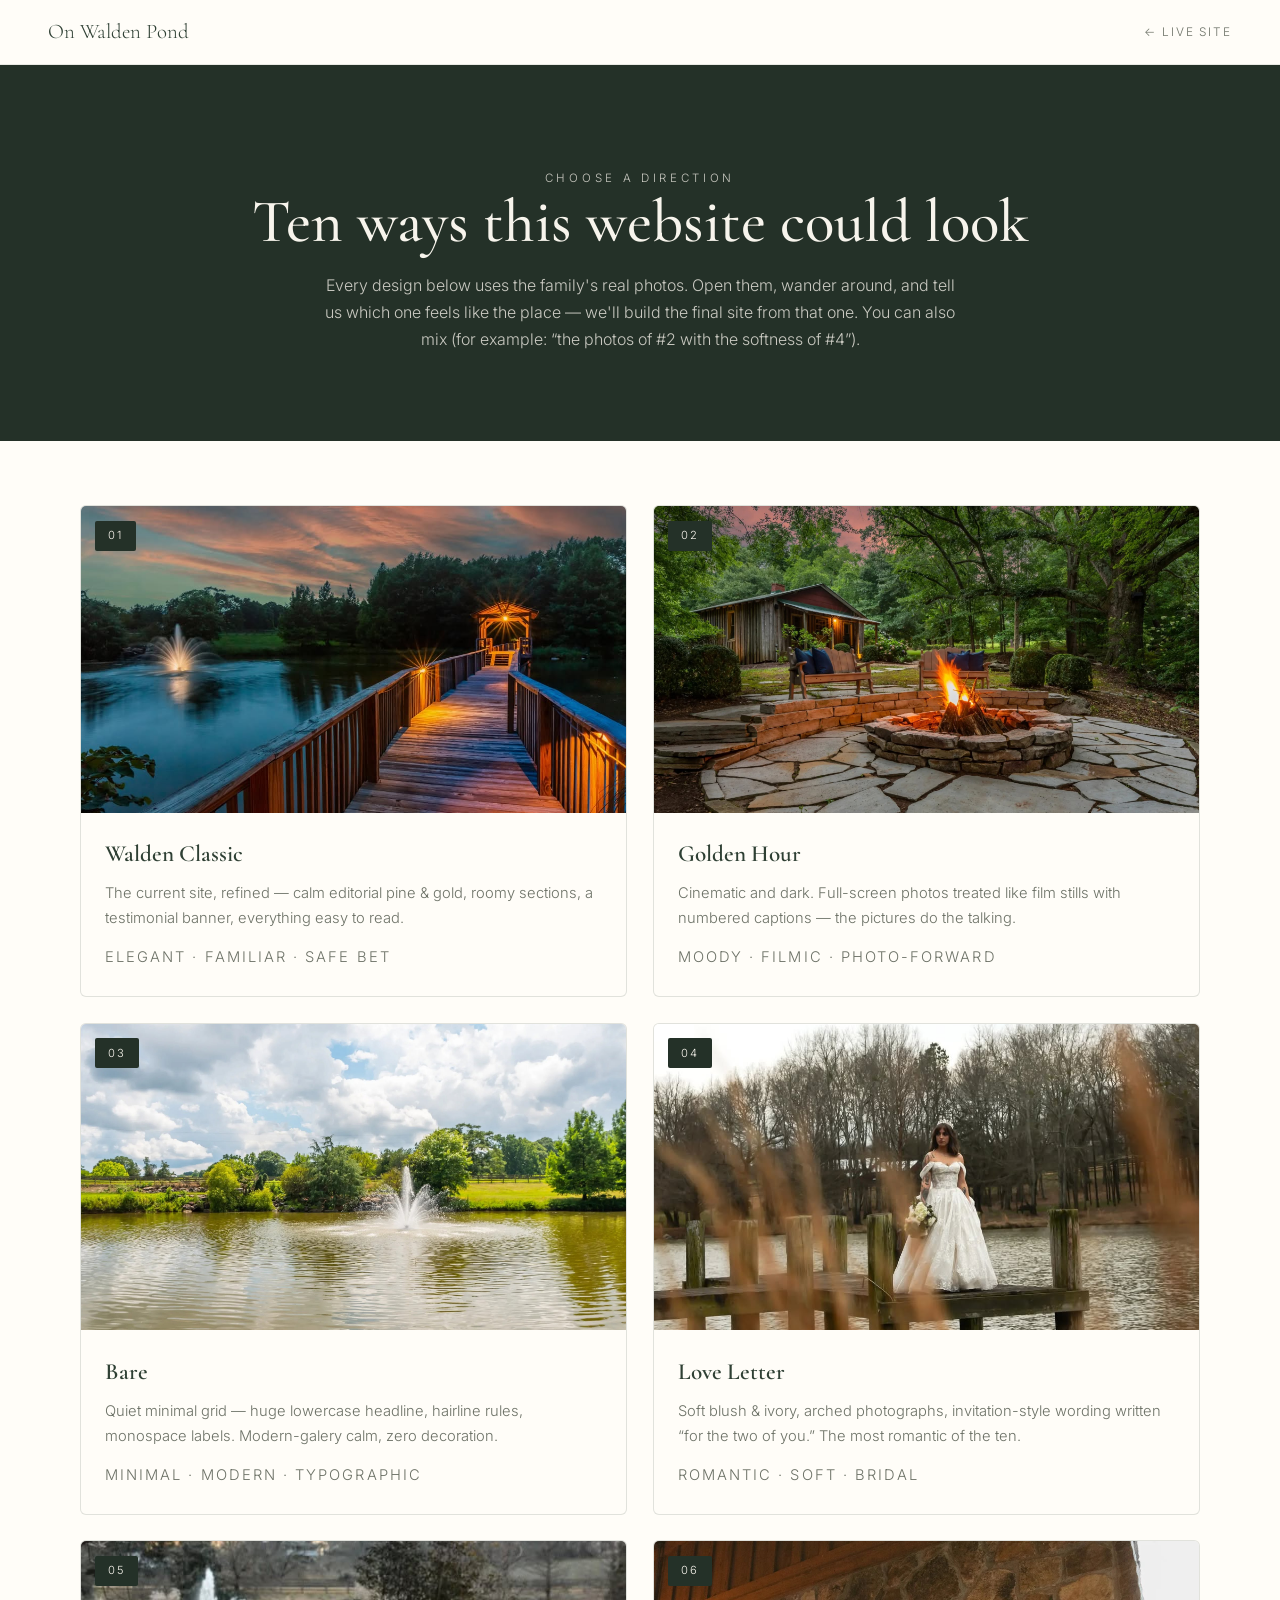
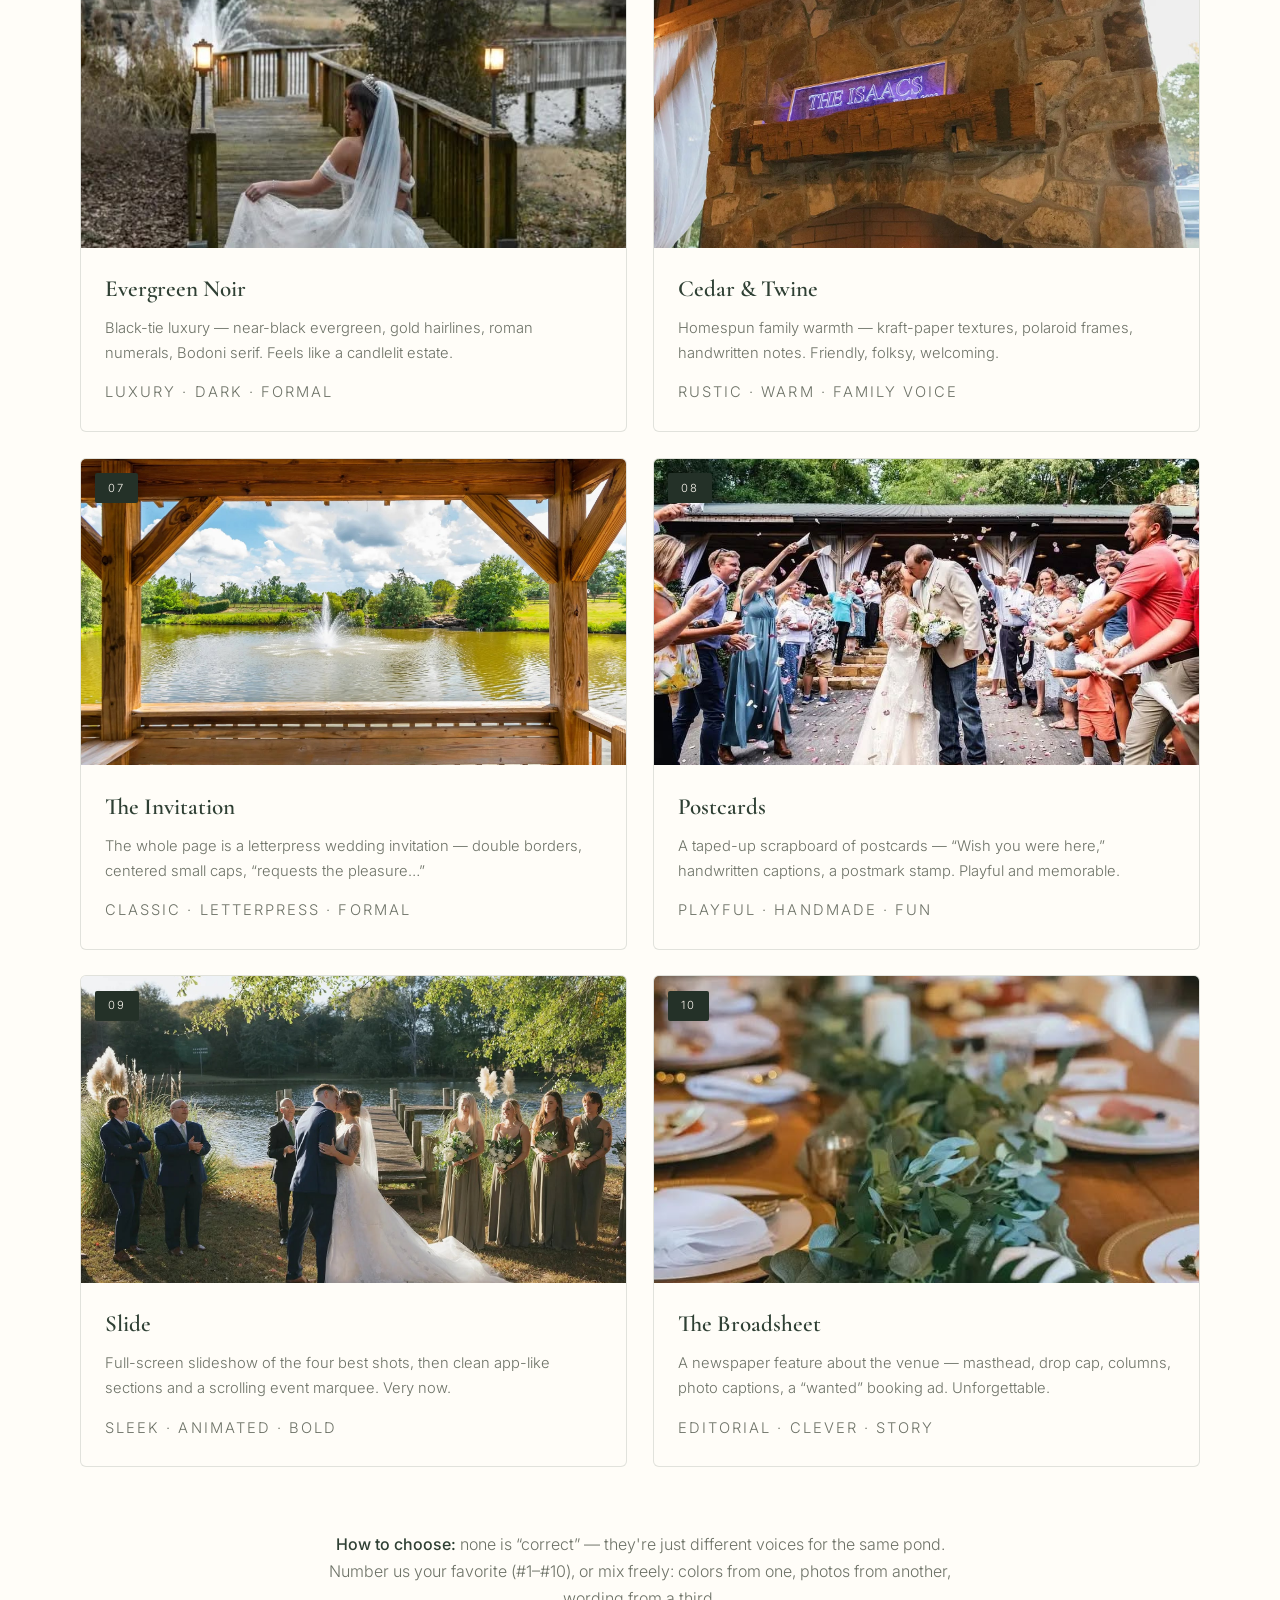
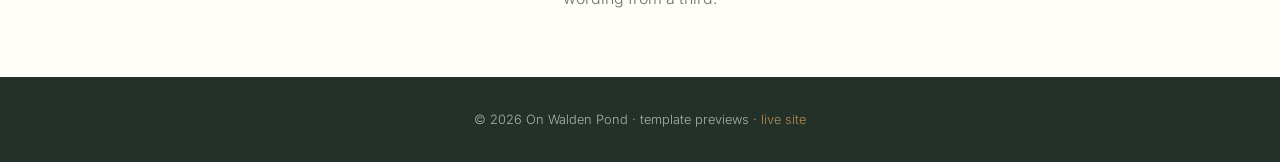
==== templates/index.html @ 8051de72 "Add 10 template design directions with picker hub page Ten one-page venue site designs in distinct s" ====
<!DOCTYPE html>
<html lang="en">
<head>
  <meta charset="UTF-8">
  <meta name="viewport" content="width=device-width, initial-scale=1.0">
  <title>Choose a Direction — 10 Template Designs | On Walden Pond</title>
  <meta name="description" content="Ten design directions for the On Walden Pond website, all built with the family's real wedding photos. Pick a favorite to develop further.">
  <link rel="preconnect" href="https://fonts.googleapis.com">
  <link rel="preconnect" href="https://fonts.gstatic.com" crossorigin>
  <link href="https://fonts.googleapis.com/css2?family=Cormorant+Garamond:ital,wght@0,400;0,500;0,600;1,400&family=Inter:wght@300;400;500&display=swap" rel="stylesheet">
  <style>
    :root { --pine: #2f4034; --pine-deep: #243128; --cream: #f7f4ec; --paper: #fffdf8; --gold: #b08d57; --ink: #33362f; --muted: #6d7267;
      --serif: "Cormorant Garamond", Georgia, serif; --sans: "Inter", sans-serif; }
    * { margin: 0; padding: 0; box-sizing: border-box; }
    html { scroll-behavior: smooth; }
    body { font-family: var(--sans); font-weight: 300; color: var(--ink); background: var(--paper); line-height: 1.7; }
    img { display: block; width: 100%; }
    .wrap { max-width: 76rem; margin: 0 auto; padding: 0 clamp(1.25rem, 5vw, 3rem); }

    header { position: sticky; top: 0; z-index: 10; display: flex; justify-content: space-between; align-items: center; gap: 1rem; flex-wrap: wrap;
      padding: 0.9rem clamp(1.25rem, 5vw, 3rem); background: color-mix(in srgb, var(--paper) 90%, transparent); backdrop-filter: blur(8px); border-bottom: 1px solid color-mix(in srgb, var(--pine) 10%, transparent); }
    .brand { font-family: var(--serif); font-size: 1.3rem; color: var(--pine); text-decoration: none; }
    .back { font-size: 0.74rem; letter-spacing: 0.16em; text-transform: uppercase; color: var(--muted); text-decoration: none; }
    .back:hover { color: var(--pine); }

    .intro { background: var(--pine-deep); color: var(--cream); text-align: center; padding: clamp(3rem, 8vw, 5.5rem) 1.5rem; }
    .eyebrow { font-size: 0.72rem; letter-spacing: 0.32em; text-transform: uppercase; color: var(--gold); margin-bottom: 1rem; }
    h1 { font-family: var(--serif); font-weight: 500; font-size: clamp(2.2rem, 6vw, 3.8rem); line-height: 1.1; }
    .intro p { color: color-mix(in srgb, var(--cream) 78%, transparent); max-width: 40rem; margin: 1rem auto 0; }

    .grid { display: grid; grid-template-columns: 1fr 1fr; gap: 1.6rem; padding: clamp(2rem, 6vw, 4rem) 0; }
    .opt { border: 1px solid color-mix(in srgb, var(--pine) 14%, transparent); border-radius: 6px; overflow: hidden; background: var(--paper); text-decoration: none; color: inherit; display: flex; flex-direction: column; transition: transform 0.2s, box-shadow 0.2s; position: relative; }
    .opt:hover { transform: translateY(-4px); box-shadow: 0 18px 36px -18px rgba(36,49,40,0.35); }
    .shot { position: relative; }
    .shot img { aspect-ratio: 16/9; object-fit: cover; }
    .num { position: absolute; top: 0.9rem; left: 0.9rem; background: var(--pine-deep); color: var(--cream); font-size: 0.7rem; letter-spacing: 0.2em; padding: 0.35rem 0.8rem; border-radius: 2px; }
    .view { position: absolute; inset: 0; display: grid; place-items: center; background: rgba(36,49,40,0.55); opacity: 0; transition: opacity 0.25s; }
    .view span { color: var(--cream); border: 1px solid var(--cream); padding: 0.7rem 1.6rem; font-size: 0.72rem; letter-spacing: 0.22em; text-transform: uppercase; }
    .opt:hover .view { opacity: 1; }
    .body { padding: 1.4rem 1.5rem 1.6rem; flex: 1; }
    .body h2 { font-family: var(--serif); font-weight: 600; font-size: 1.45rem; color: var(--pine); margin-bottom: 0.4rem; }
    .body p { font-size: 0.92rem; color: var(--muted); }
    .tags { margin-top: 0.9rem; font-size: 0.68rem; letter-spacing: 0.14em; text-transform: uppercase; color: var(--gold); }

    .mix { text-align: center; padding: 0 1.5rem clamp(2.5rem, 6vw, 4rem); }
    .mix p { color: var(--muted); max-width: 40rem; margin: 0 auto; }
    .mix b { color: var(--pine); font-weight: 500; }
    footer { text-align: center; padding: 2rem 1rem; background: var(--pine-deep); color: color-mix(in srgb, var(--cream) 65%, transparent); font-size: 0.8rem; }
    footer a { color: var(--gold); text-decoration: none; }
    @media (max-width: 720px) { .grid { grid-template-columns: 1fr; } }
  </style>
</head>
<body>
  <header>
    <a class="brand" href="../">On Walden Pond</a>
    <a class="back" href="../">← Live site</a>
  </header>

  <section class="intro">
    <p class="eyebrow">Choose a Direction</p>
    <h1>Ten ways this website could look</h1>
    <p>Every design below uses the family's real photos. Open them, wander around, and tell us which one feels like the place — we'll build the final site from that one. You can also mix (for example: “the photos of #2 with the softness of #4”).</p>
  </section>

  <div class="wrap">
    <div class="grid">
      <a class="opt" href="01-classic/">
        <div class="shot"><img src="../images/hero/hero-bridge-dusk.jpg" alt="Walden Classic preview" loading="lazy"><span class="num">01</span><span class="view"><span>Open</span></span></div>
        <div class="body"><h2>Walden Classic</h2><p>The current site, refined — calm editorial pine &amp; gold, roomy sections, a testimonial banner, everything easy to read.</p><p class="tags">Elegant · familiar · safe bet</p></div>
      </a>
      <a class="opt" href="02-golden-hour/">
        <div class="shot"><img src="../images/venue/firepit-grove.jpg" alt="Golden Hour preview" loading="lazy"><span class="num">02</span><span class="view"><span>Open</span></span></div>
        <div class="body"><h2>Golden Hour</h2><p>Cinematic and dark. Full-screen photos treated like film stills with numbered captions — the pictures do the talking.</p><p class="tags">Moody · filmic · photo-forward</p></div>
      </a>
      <a class="opt" href="03-bare/">
        <div class="shot"><img src="../images/venue/pond-fountain.jpg" alt="Bare preview" loading="lazy"><span class="num">03</span><span class="view"><span>Open</span></span></div>
        <div class="body"><h2>Bare</h2><p>Quiet minimal grid — huge lowercase headline, hairline rules, monospace labels. Modern-galery calm, zero decoration.</p><p class="tags">Minimal · modern · typographic</p></div>
      </a>
      <a class="opt" href="04-love-letter/">
        <div class="shot"><img src="../images/portraits/bride-dock.jpg" alt="Love Letter preview" loading="lazy"><span class="num">04</span><span class="view"><span>Open</span></span></div>
        <div class="body"><h2>Love Letter</h2><p>Soft blush &amp; ivory, arched photographs, invitation-style wording written “for the two of you.” The most romantic of the ten.</p><p class="tags">Romantic · soft · bridal</p></div>
      </a>
      <a class="opt" href="05-evergreen-noir/">
        <div class="shot"><img src="../images/portraits/bride-lantern-bridge.jpg" alt="Evergreen Noir preview" loading="lazy"><span class="num">05</span><span class="view"><span>Open</span></span></div>
        <div class="body"><h2>Evergreen Noir</h2><p>Black-tie luxury — near-black evergreen, gold hairlines, roman numerals, Bodoni serif. Feels like a candlelit estate.</p><p class="tags">Luxury · dark · formal</p></div>
      </a>
      <a class="opt" href="06-cedar-twine/">
        <div class="shot"><img src="../images/reception/fireplace-gathering.jpg" alt="Cedar and Twine preview" loading="lazy"><span class="num">06</span><span class="view"><span>Open</span></span></div>
        <div class="body"><h2>Cedar &amp; Twine</h2><p>Homespun family warmth — kraft-paper textures, polaroid frames, handwritten notes. Friendly, folksy, welcoming.</p><p class="tags">Rustic · warm · family voice</p></div>
      </a>
      <a class="opt" href="07-invitation/">
        <div class="shot"><img src="../images/venue/gazebo-fountain-view.jpg" alt="The Invitation preview" loading="lazy"><span class="num">07</span><span class="view"><span>Open</span></span></div>
        <div class="body"><h2>The Invitation</h2><p>The whole page is a letterpress wedding invitation — double borders, centered small caps, “requests the pleasure…”</p><p class="tags">Classic · letterpress · formal</p></div>
      </a>
      <a class="opt" href="08-postcards/">
        <div class="shot"><img src="../images/ceremonies/tunnel-cheers.jpg" alt="Postcards preview" loading="lazy"><span class="num">08</span><span class="view"><span>Open</span></span></div>
        <div class="body"><h2>Postcards</h2><p>A taped-up scrapboard of postcards — “Wish you were here,” handwritten captions, a postmark stamp. Playful and memorable.</p><p class="tags">Playful · handmade · fun</p></div>
      </a>
      <a class="opt" href="09-slide/">
        <div class="shot"><img src="../images/ceremonies/dock-kiss-fountain.jpg" alt="Slide preview" loading="lazy"><span class="num">09</span><span class="view"><span>Open</span></span></div>
        <div class="body"><h2>Slide</h2><p>Full-screen slideshow of the four best shots, then clean app-like sections and a scrolling event marquee. Very now.</p><p class="tags">Sleek · animated · bold</p></div>
      </a>
      <a class="opt" href="10-broadsheet/">
        <div class="shot"><img src="../images/reception/banquet-table.jpg" alt="The Broadsheet preview" loading="lazy"><span class="num">10</span><span class="view"><span>Open</span></span></div>
        <div class="body"><h2>The Broadsheet</h2><p>A newspaper feature about the venue — masthead, drop cap, columns, photo captions, a “wanted” booking ad. Unforgettable.</p><p class="tags">Editorial · clever · story</p></div>
      </a>
    </div>

    <div class="mix">
      <p><b>How to choose:</b> none is “correct” — they're just different voices for the same pond. Number us your favorite (#1–#10), or mix freely: colors from one, photos from another, wording from a third.</p>
    </div>
  </div>

  <footer>© 2026 On Walden Pond · template previews · <a href="../">live site</a></footer>
</body>
</html>
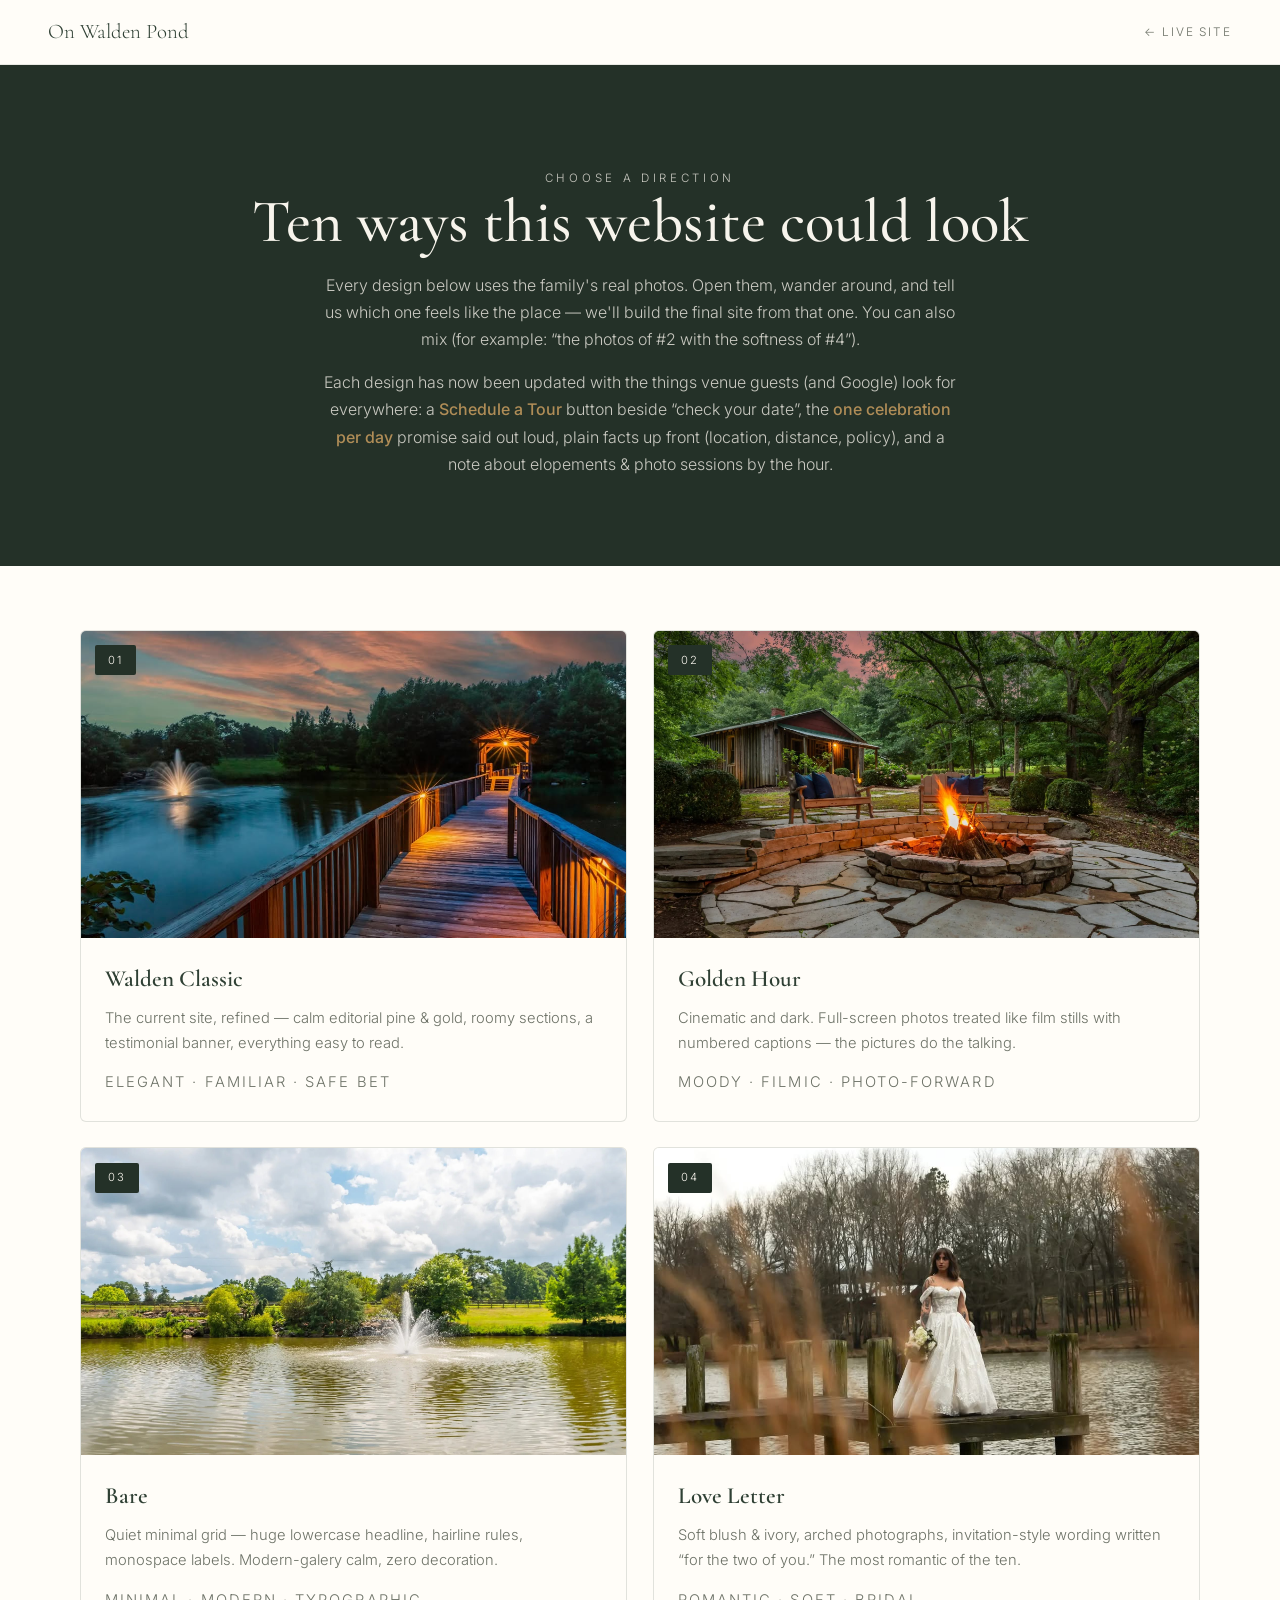
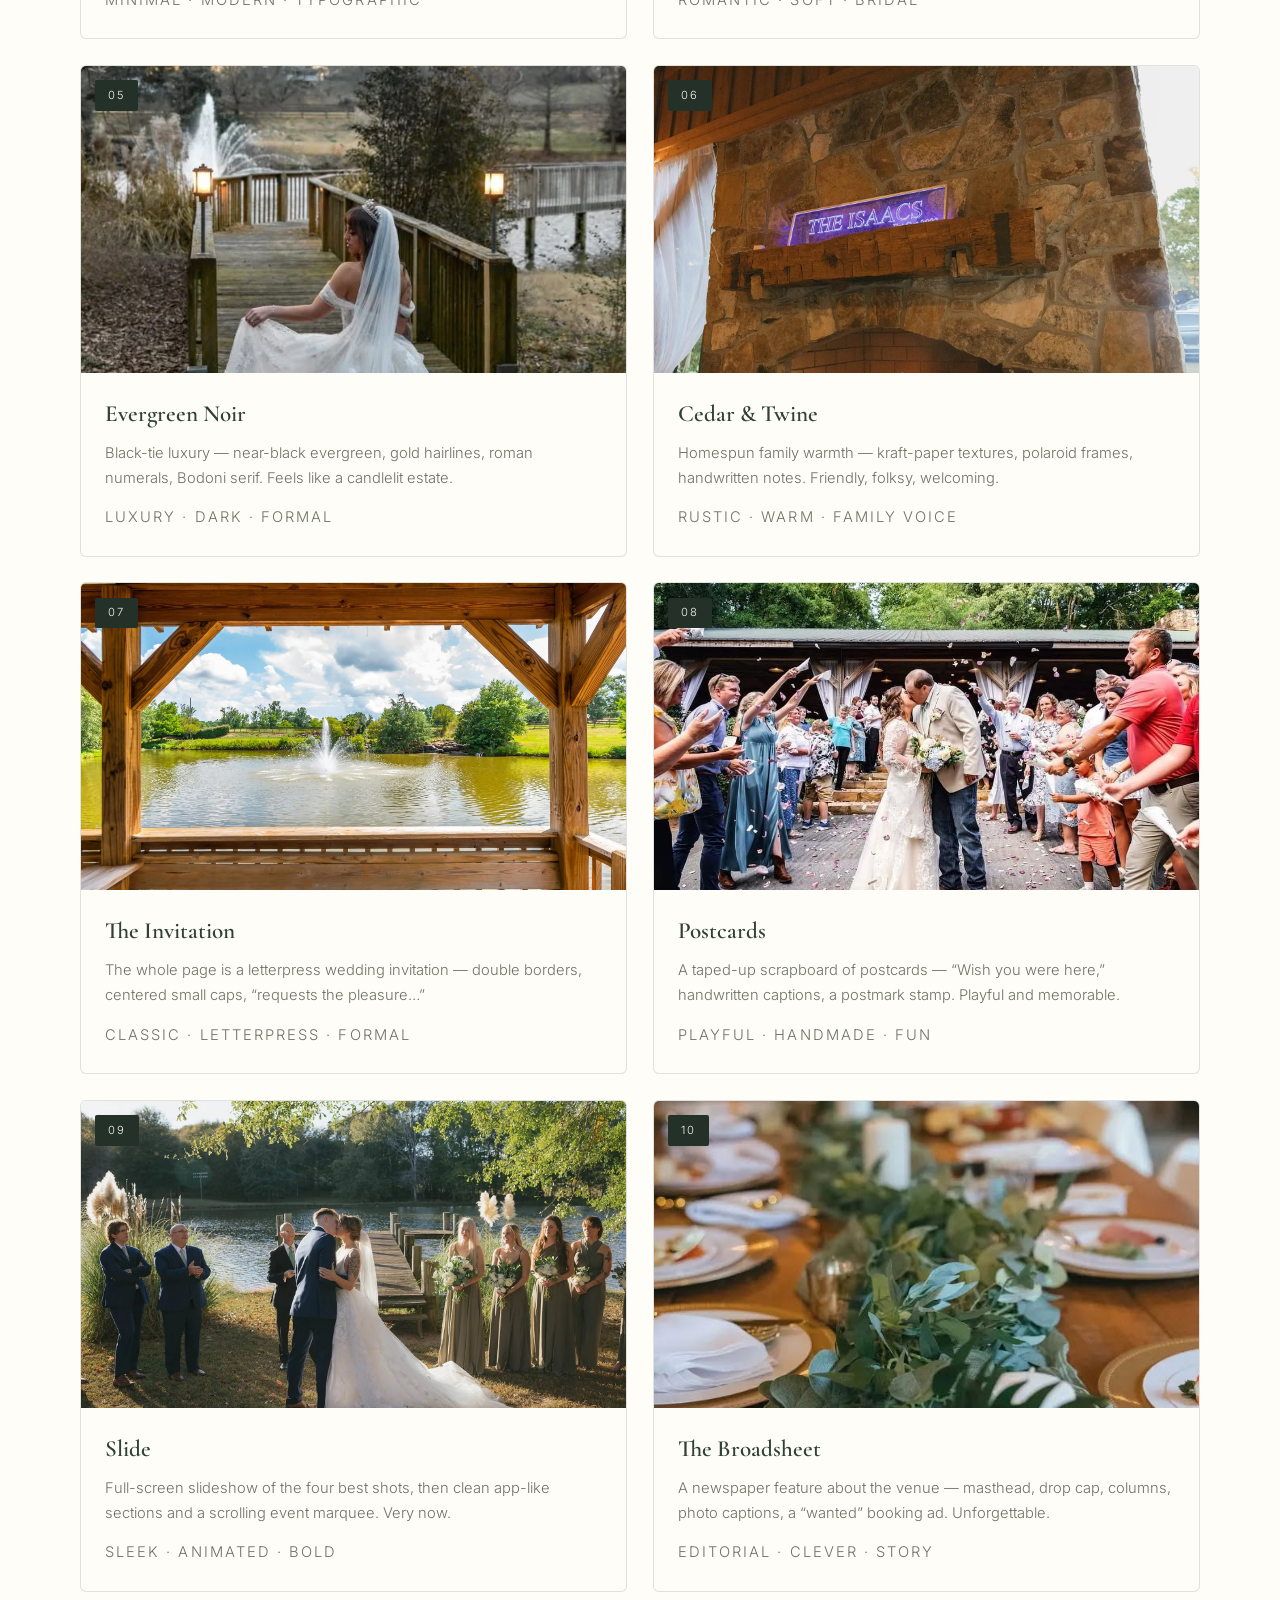
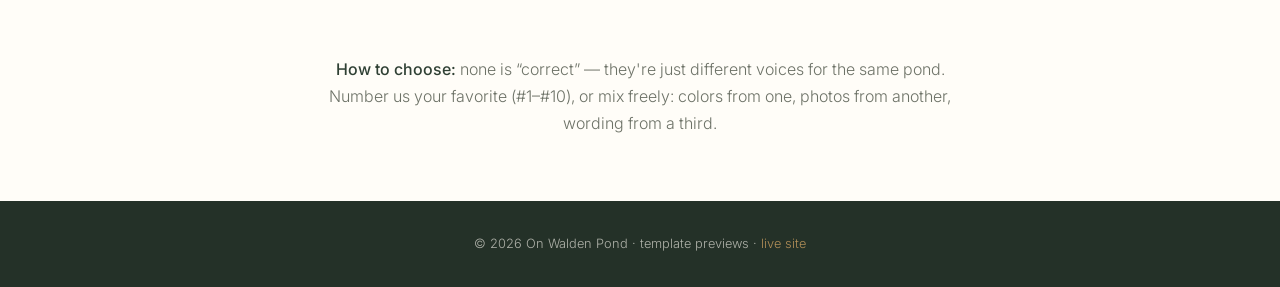
==== commit b9cf52c3: "Weave research ideas into all 10 templates: tour CTAs, one-per-day promise, plain-facts blocks, phot" ====
--- a/templates/index.html
+++ b/templates/index.html
@@ -60,6 +60,7 @@
     <p class="eyebrow">Choose a Direction</p>
     <h1>Ten ways this website could look</h1>
     <p>Every design below uses the family's real photos. Open them, wander around, and tell us which one feels like the place — we'll build the final site from that one. You can also mix (for example: “the photos of #2 with the softness of #4”).</p>
+    <p style="margin-top:1rem">Each design has now been updated with the things venue guests (and Google) look for everywhere: a <b style="color:var(--gold);font-weight:500">Schedule&nbsp;a&nbsp;Tour</b> button beside “check your date”, the <b style="color:var(--gold);font-weight:500">one celebration per day</b> promise said out loud, plain facts up front (location, distance, policy), and a note about elopements &amp; photo sessions by the hour.</p>
   </section>
 
   <div class="wrap">
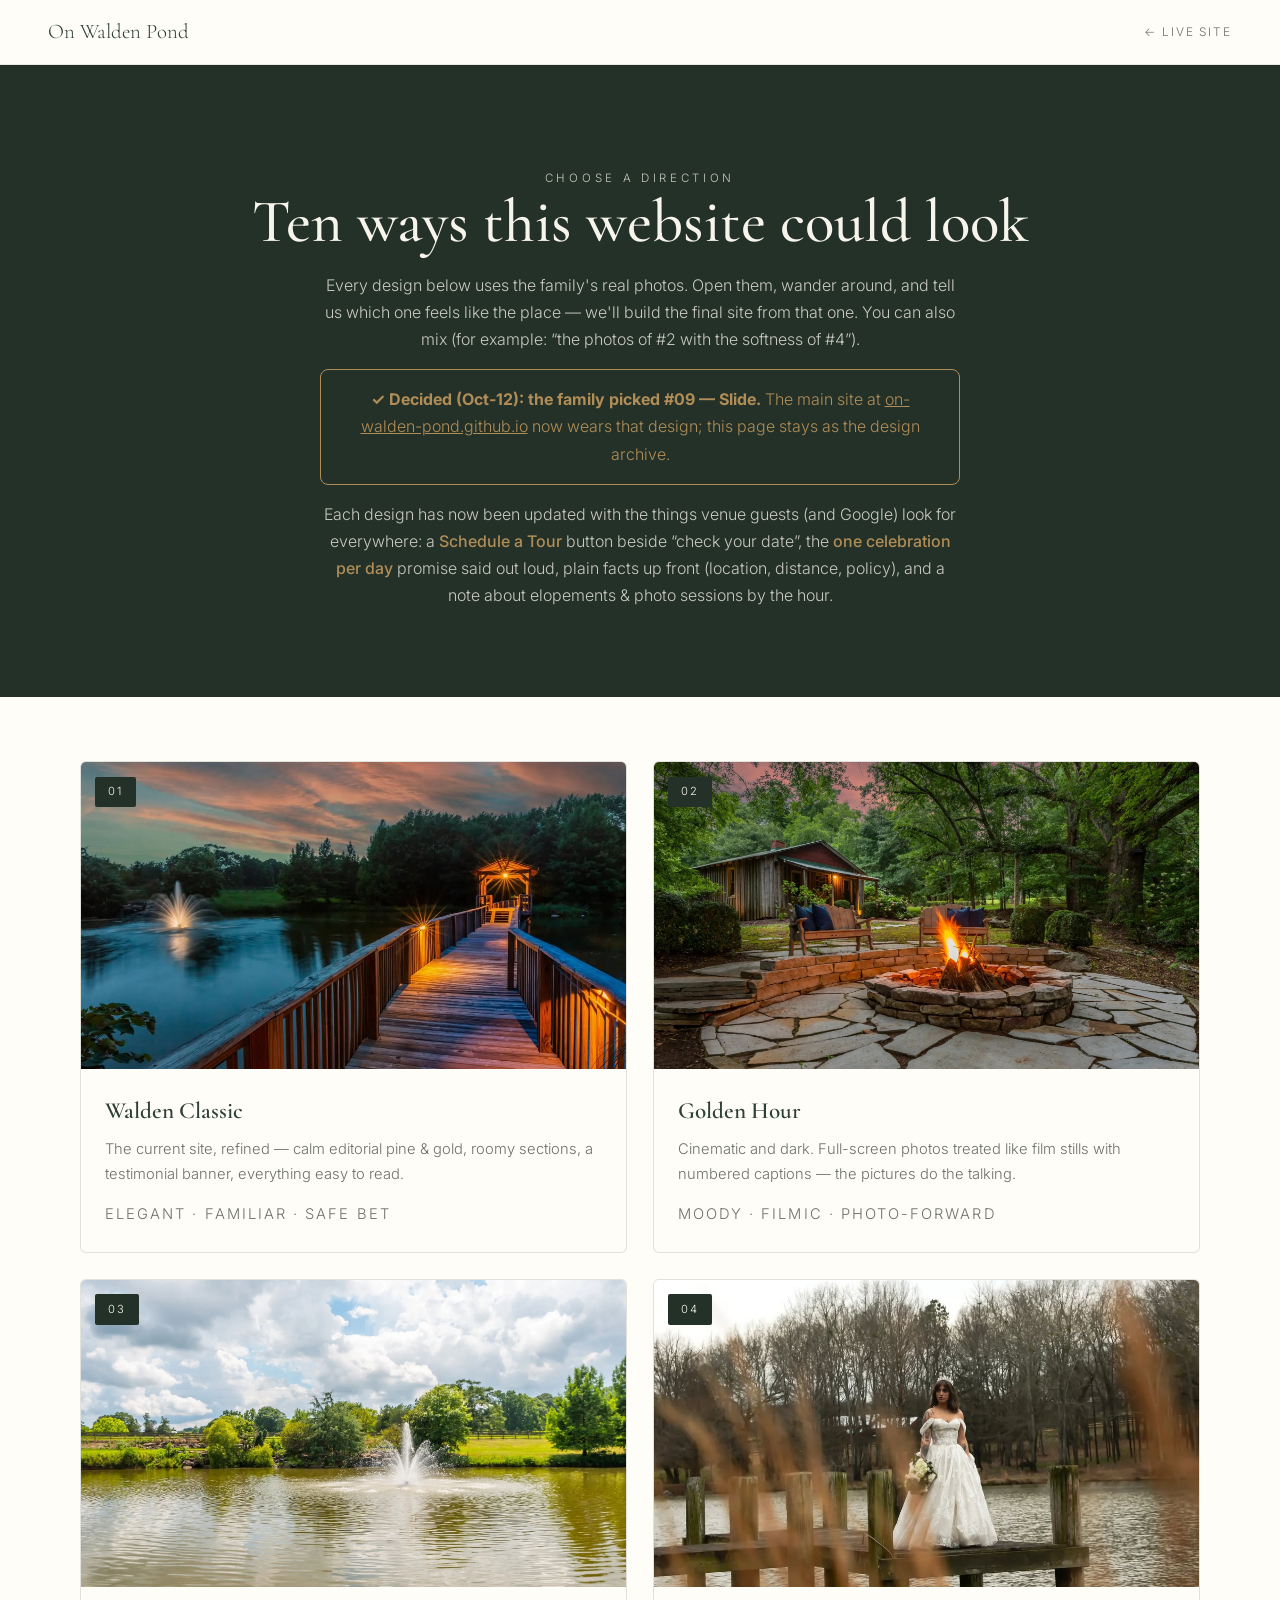
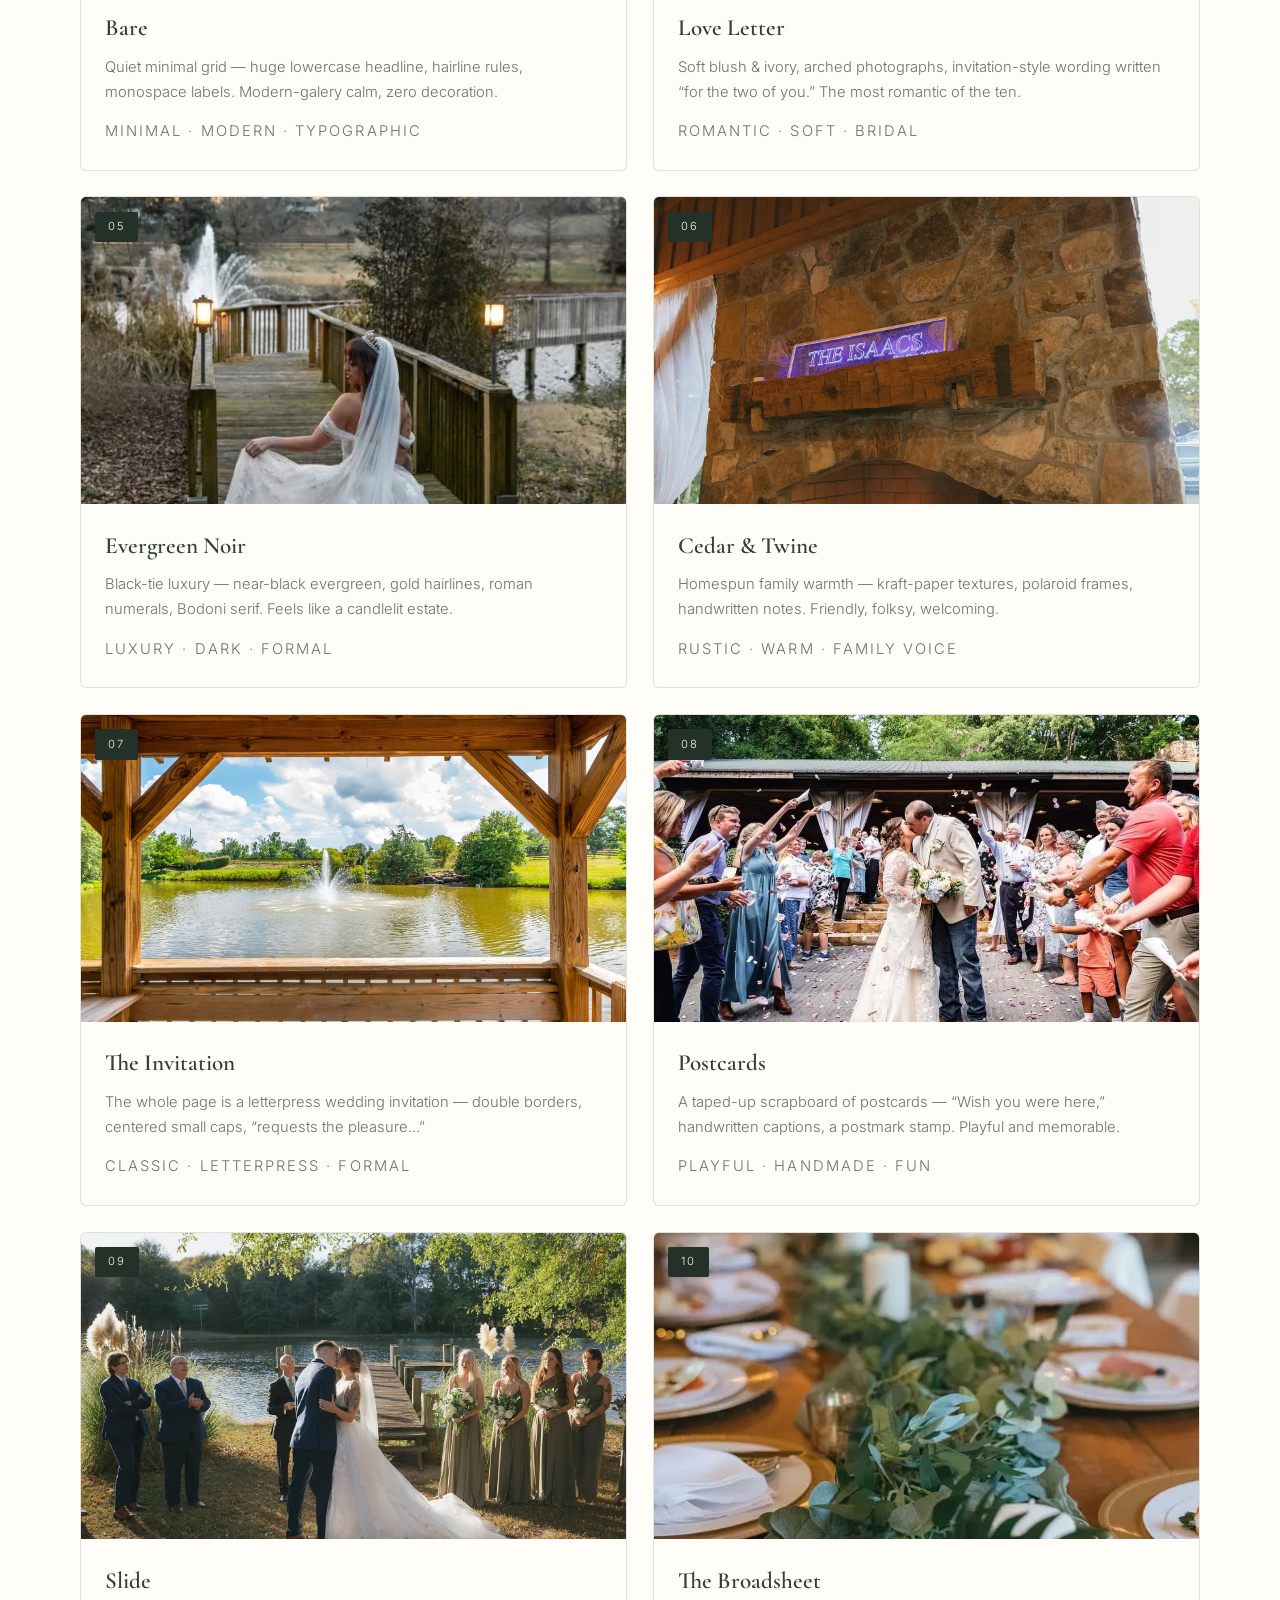
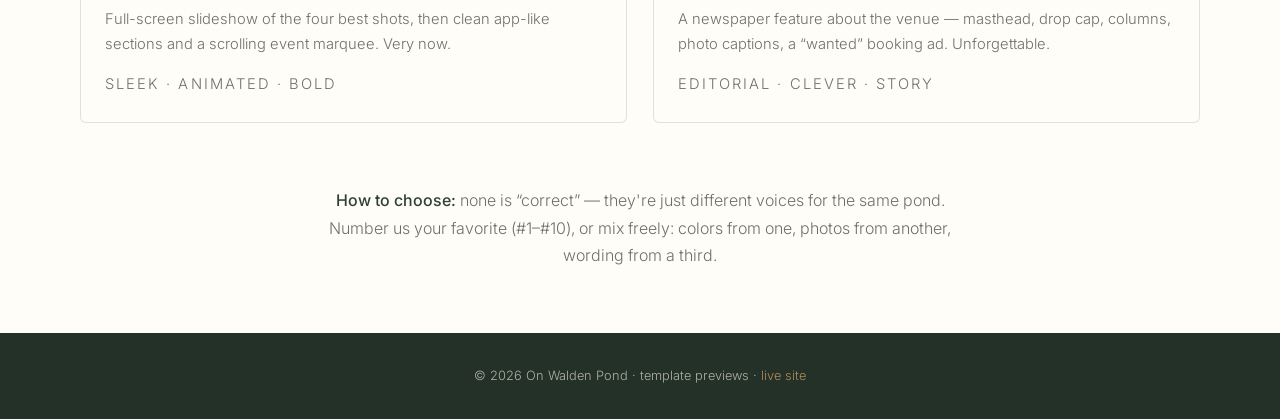
==== commit 86f4a6a2: "Family picked template 09 (Slide) — make it the main site Root index.html rebuilt from templates/09-" ====
--- a/templates/index.html
+++ b/templates/index.html
@@ -5,6 +5,13 @@
   <meta name="viewport" content="width=device-width, initial-scale=1.0">
   <title>Choose a Direction — 10 Template Designs | On Walden Pond</title>
   <meta name="description" content="Ten design directions for the On Walden Pond website, all built with the family's real wedding photos. Pick a favorite to develop further.">
+  <meta property="og:site_name" content="On Walden Pond">
+  <meta property="og:type" content="website">
+  <meta property="og:url" content="https://on-walden-pond.github.io/templates/">
+  <meta property="og:title" content="Pick a Look — Ten Designs for On Walden Pond">
+  <meta property="og:description" content="Ten design directions for the On Walden Pond venue website, all built with the family's real wedding photos. Tap one and cast your vote.">
+  <meta property="og:image" content="https://on-walden-pond.github.io/images/hero/hero-bridge-dusk.jpg">
+  <meta name="twitter:card" content="summary_large_image">
   <link rel="preconnect" href="https://fonts.googleapis.com">
   <link rel="preconnect" href="https://fonts.gstatic.com" crossorigin>
   <link href="https://fonts.googleapis.com/css2?family=Cormorant+Garamond:ital,wght@0,400;0,500;0,600;1,400&family=Inter:wght@300;400;500&display=swap" rel="stylesheet">
@@ -60,6 +67,7 @@
     <p class="eyebrow">Choose a Direction</p>
     <h1>Ten ways this website could look</h1>
     <p>Every design below uses the family's real photos. Open them, wander around, and tell us which one feels like the place — we'll build the final site from that one. You can also mix (for example: “the photos of #2 with the softness of #4”).</p>
+    <p style="margin-top:1rem;padding:1rem 1.2rem;border:1px solid var(--gold);border-radius:8px;color:var(--gold)"><b>✓ Decided (Oct-12): the family picked #09 — Slide.</b> The main site at <a href="../" style="color:var(--gold)">on-walden-pond.github.io</a> now wears that design; this page stays as the design archive.</p>
     <p style="margin-top:1rem">Each design has now been updated with the things venue guests (and Google) look for everywhere: a <b style="color:var(--gold);font-weight:500">Schedule&nbsp;a&nbsp;Tour</b> button beside “check your date”, the <b style="color:var(--gold);font-weight:500">one celebration per day</b> promise said out loud, plain facts up front (location, distance, policy), and a note about elopements &amp; photo sessions by the hour.</p>
   </section>
 
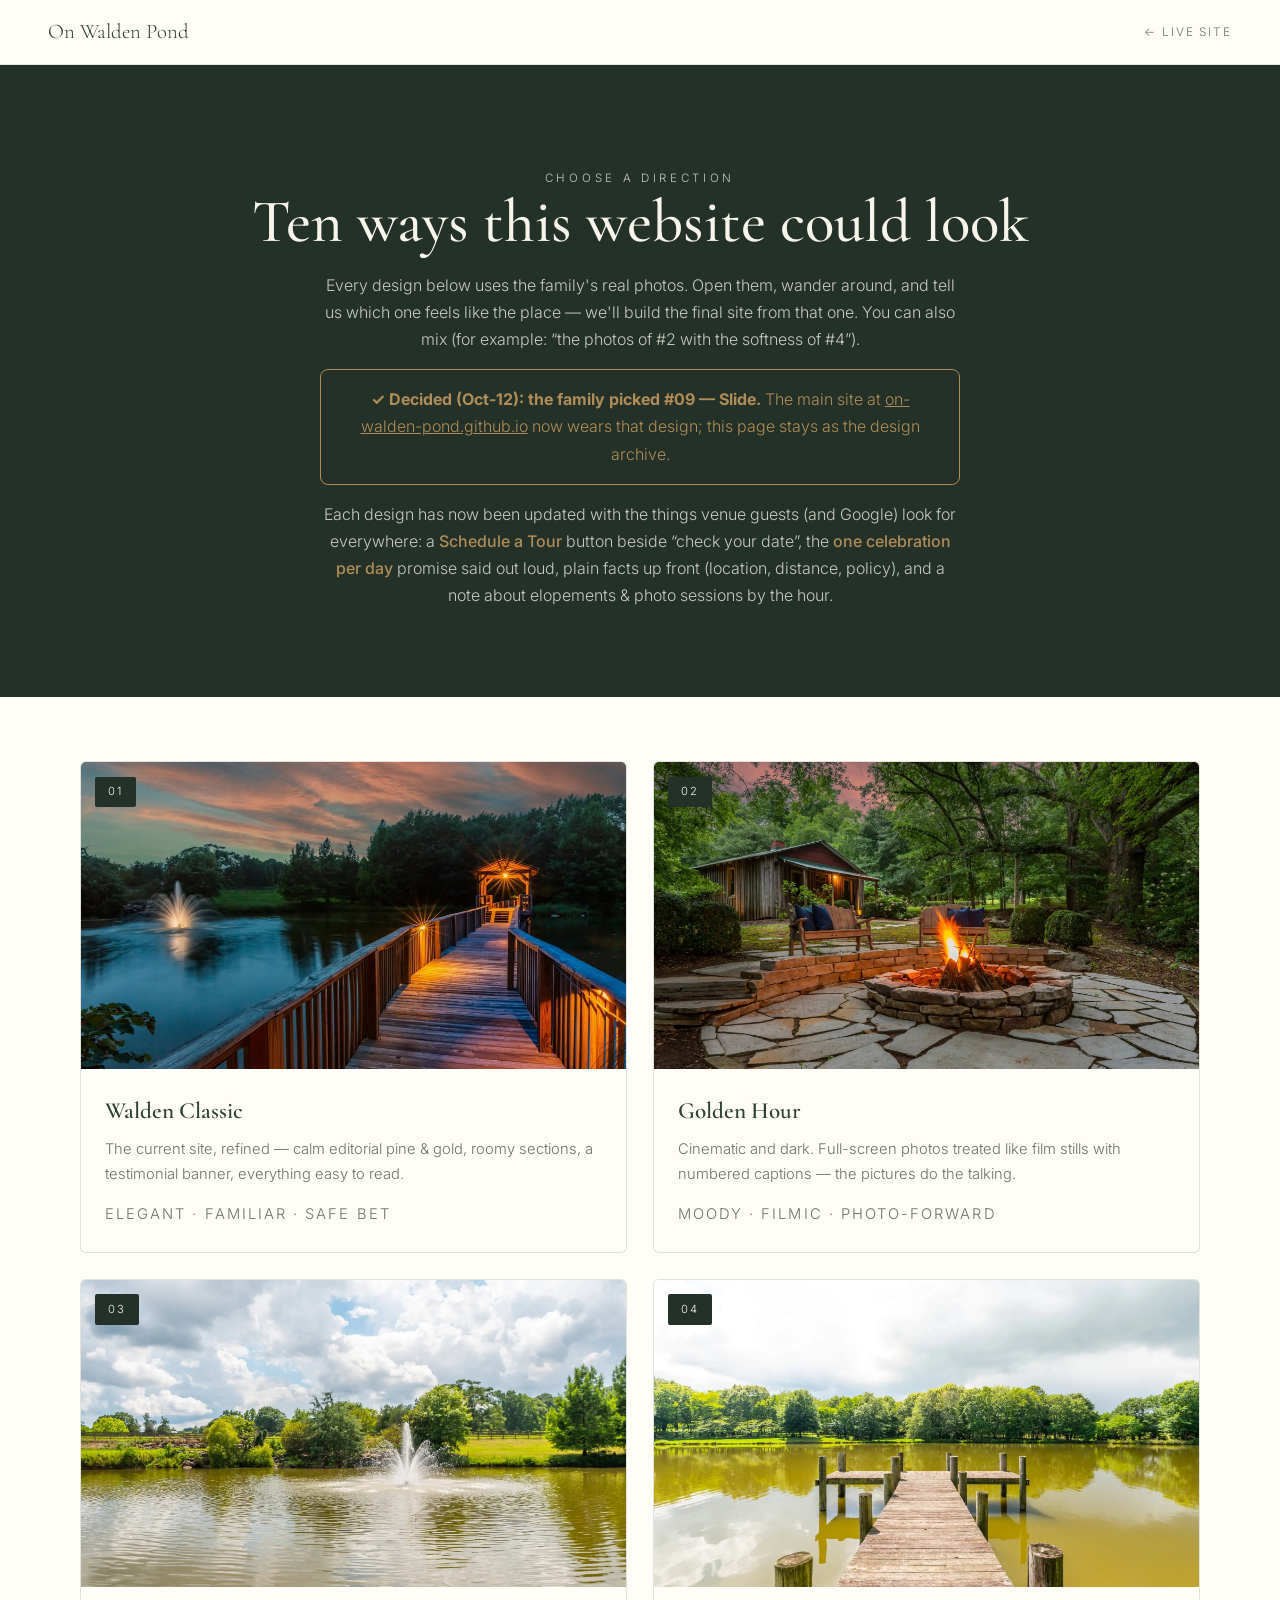
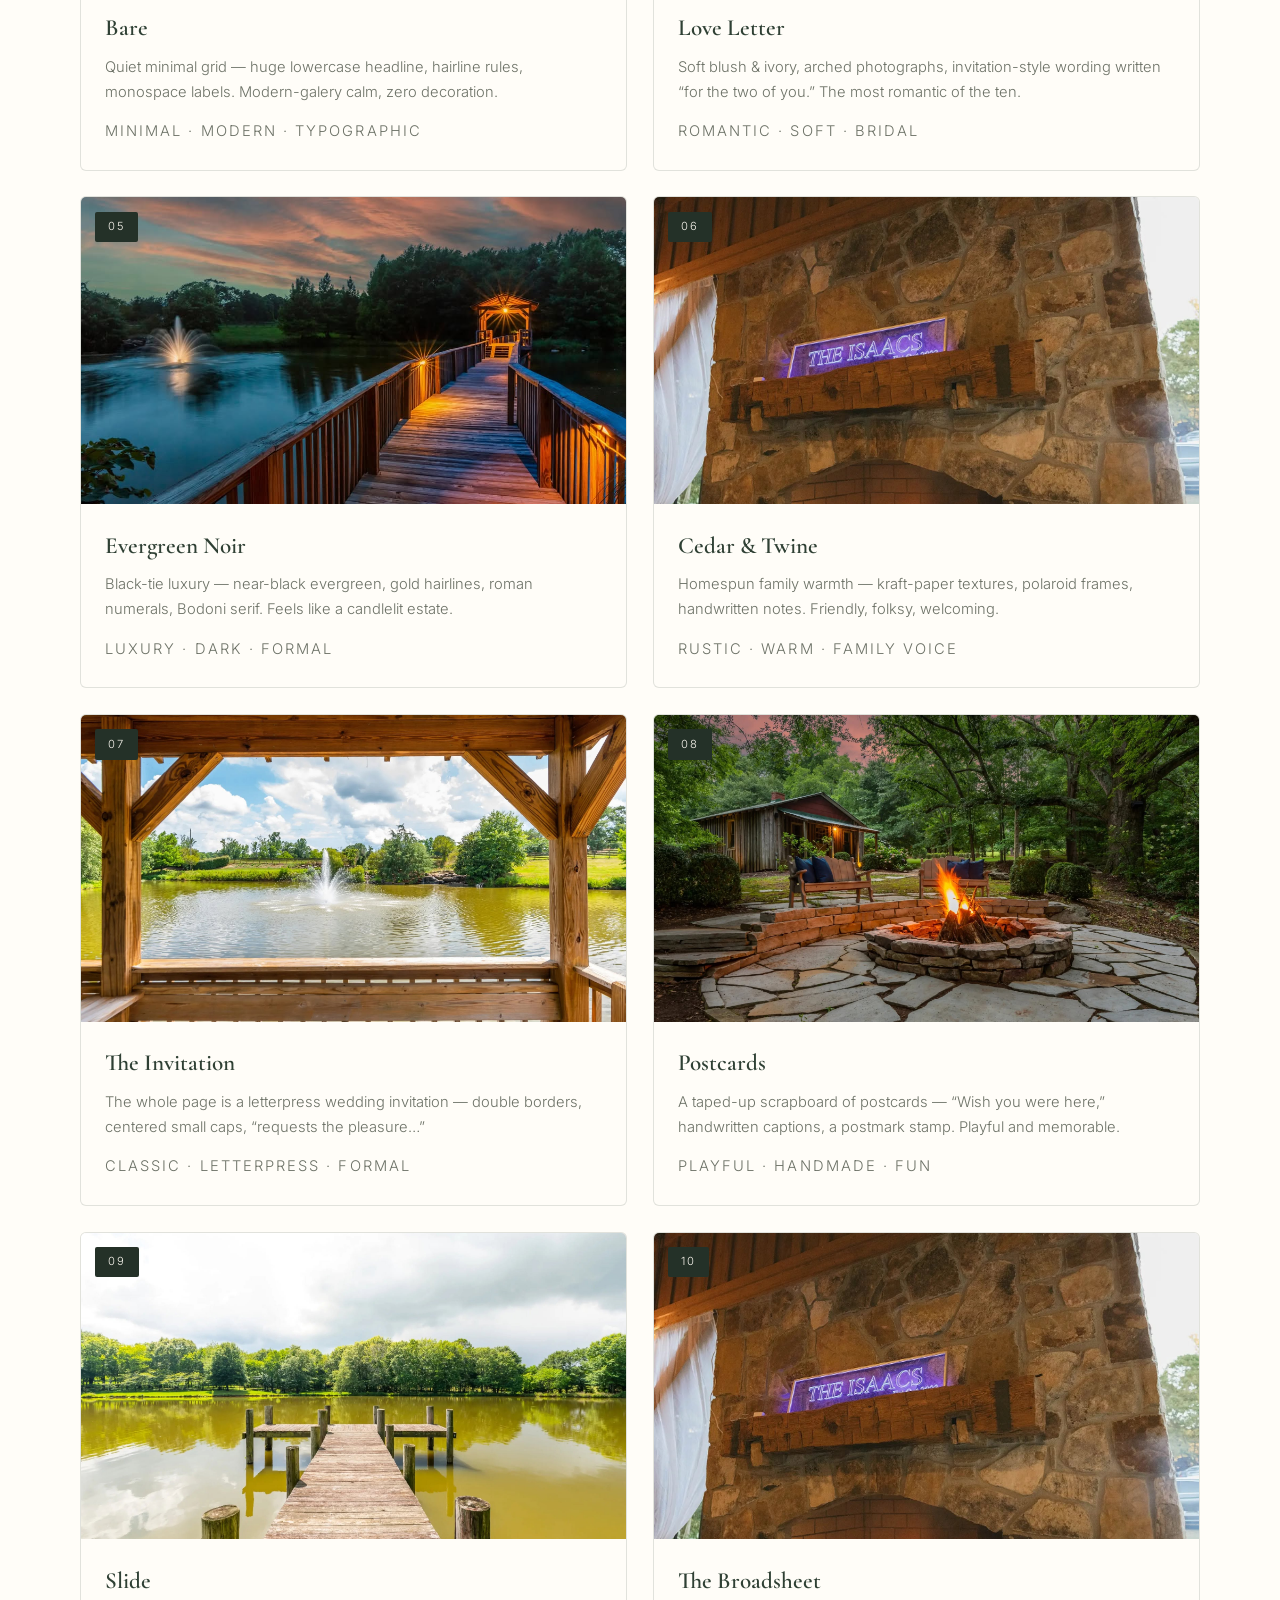
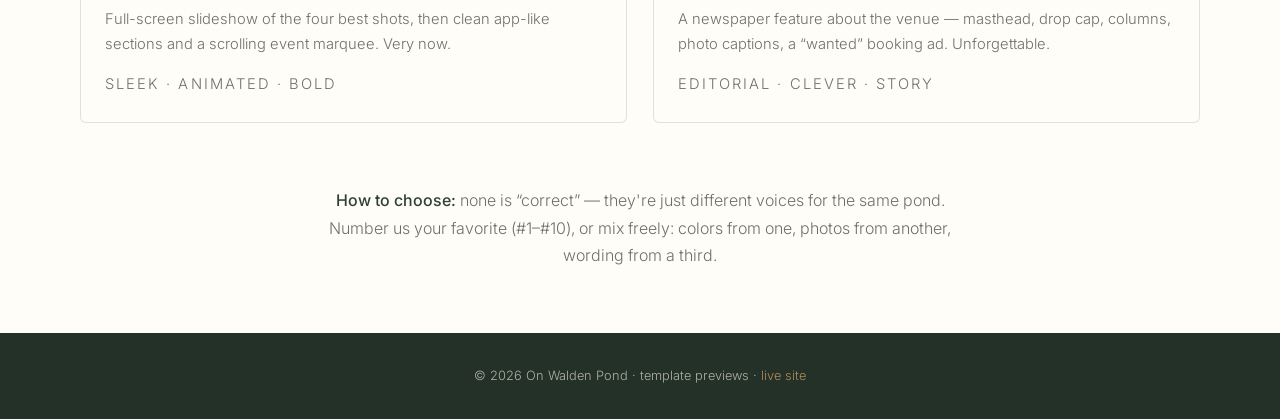
==== commit 3a8851a8: "Hide all photos with visible people pending family permission Conservative vision review of all 116 " ====
--- a/templates/index.html
+++ b/templates/index.html
@@ -86,11 +86,11 @@
         <div class="body"><h2>Bare</h2><p>Quiet minimal grid — huge lowercase headline, hairline rules, monospace labels. Modern-galery calm, zero decoration.</p><p class="tags">Minimal · modern · typographic</p></div>
       </a>
       <a class="opt" href="04-love-letter/">
-        <div class="shot"><img src="../images/portraits/bride-dock.jpg" alt="Love Letter preview" loading="lazy"><span class="num">04</span><span class="view"><span>Open</span></span></div>
+        <div class="shot"><img src="../images/venue/pond-dock.jpg" alt="Love Letter preview" loading="lazy"><span class="num">04</span><span class="view"><span>Open</span></span></div>
         <div class="body"><h2>Love Letter</h2><p>Soft blush &amp; ivory, arched photographs, invitation-style wording written “for the two of you.” The most romantic of the ten.</p><p class="tags">Romantic · soft · bridal</p></div>
       </a>
       <a class="opt" href="05-evergreen-noir/">
-        <div class="shot"><img src="../images/portraits/bride-lantern-bridge.jpg" alt="Evergreen Noir preview" loading="lazy"><span class="num">05</span><span class="view"><span>Open</span></span></div>
+        <div class="shot"><img src="../images/hero/hero-bridge-dusk.jpg" alt="Evergreen Noir preview" loading="lazy"><span class="num">05</span><span class="view"><span>Open</span></span></div>
         <div class="body"><h2>Evergreen Noir</h2><p>Black-tie luxury — near-black evergreen, gold hairlines, roman numerals, Bodoni serif. Feels like a candlelit estate.</p><p class="tags">Luxury · dark · formal</p></div>
       </a>
       <a class="opt" href="06-cedar-twine/">
@@ -102,15 +102,15 @@
         <div class="body"><h2>The Invitation</h2><p>The whole page is a letterpress wedding invitation — double borders, centered small caps, “requests the pleasure…”</p><p class="tags">Classic · letterpress · formal</p></div>
       </a>
       <a class="opt" href="08-postcards/">
-        <div class="shot"><img src="../images/ceremonies/tunnel-cheers.jpg" alt="Postcards preview" loading="lazy"><span class="num">08</span><span class="view"><span>Open</span></span></div>
+        <div class="shot"><img src="../images/venue/firepit-grove.jpg" alt="Postcards preview" loading="lazy"><span class="num">08</span><span class="view"><span>Open</span></span></div>
         <div class="body"><h2>Postcards</h2><p>A taped-up scrapboard of postcards — “Wish you were here,” handwritten captions, a postmark stamp. Playful and memorable.</p><p class="tags">Playful · handmade · fun</p></div>
       </a>
       <a class="opt" href="09-slide/">
-        <div class="shot"><img src="../images/ceremonies/dock-kiss-fountain.jpg" alt="Slide preview" loading="lazy"><span class="num">09</span><span class="view"><span>Open</span></span></div>
+        <div class="shot"><img src="../images/venue/pond-dock.jpg" alt="Slide preview" loading="lazy"><span class="num">09</span><span class="view"><span>Open</span></span></div>
         <div class="body"><h2>Slide</h2><p>Full-screen slideshow of the four best shots, then clean app-like sections and a scrolling event marquee. Very now.</p><p class="tags">Sleek · animated · bold</p></div>
       </a>
       <a class="opt" href="10-broadsheet/">
-        <div class="shot"><img src="../images/reception/banquet-table.jpg" alt="The Broadsheet preview" loading="lazy"><span class="num">10</span><span class="view"><span>Open</span></span></div>
+        <div class="shot"><img src="../images/reception/fireplace-gathering.jpg" alt="The Broadsheet preview" loading="lazy"><span class="num">10</span><span class="view"><span>Open</span></span></div>
         <div class="body"><h2>The Broadsheet</h2><p>A newspaper feature about the venue — masthead, drop cap, columns, photo captions, a “wanted” booking ad. Unforgettable.</p><p class="tags">Editorial · clever · story</p></div>
       </a>
     </div>
